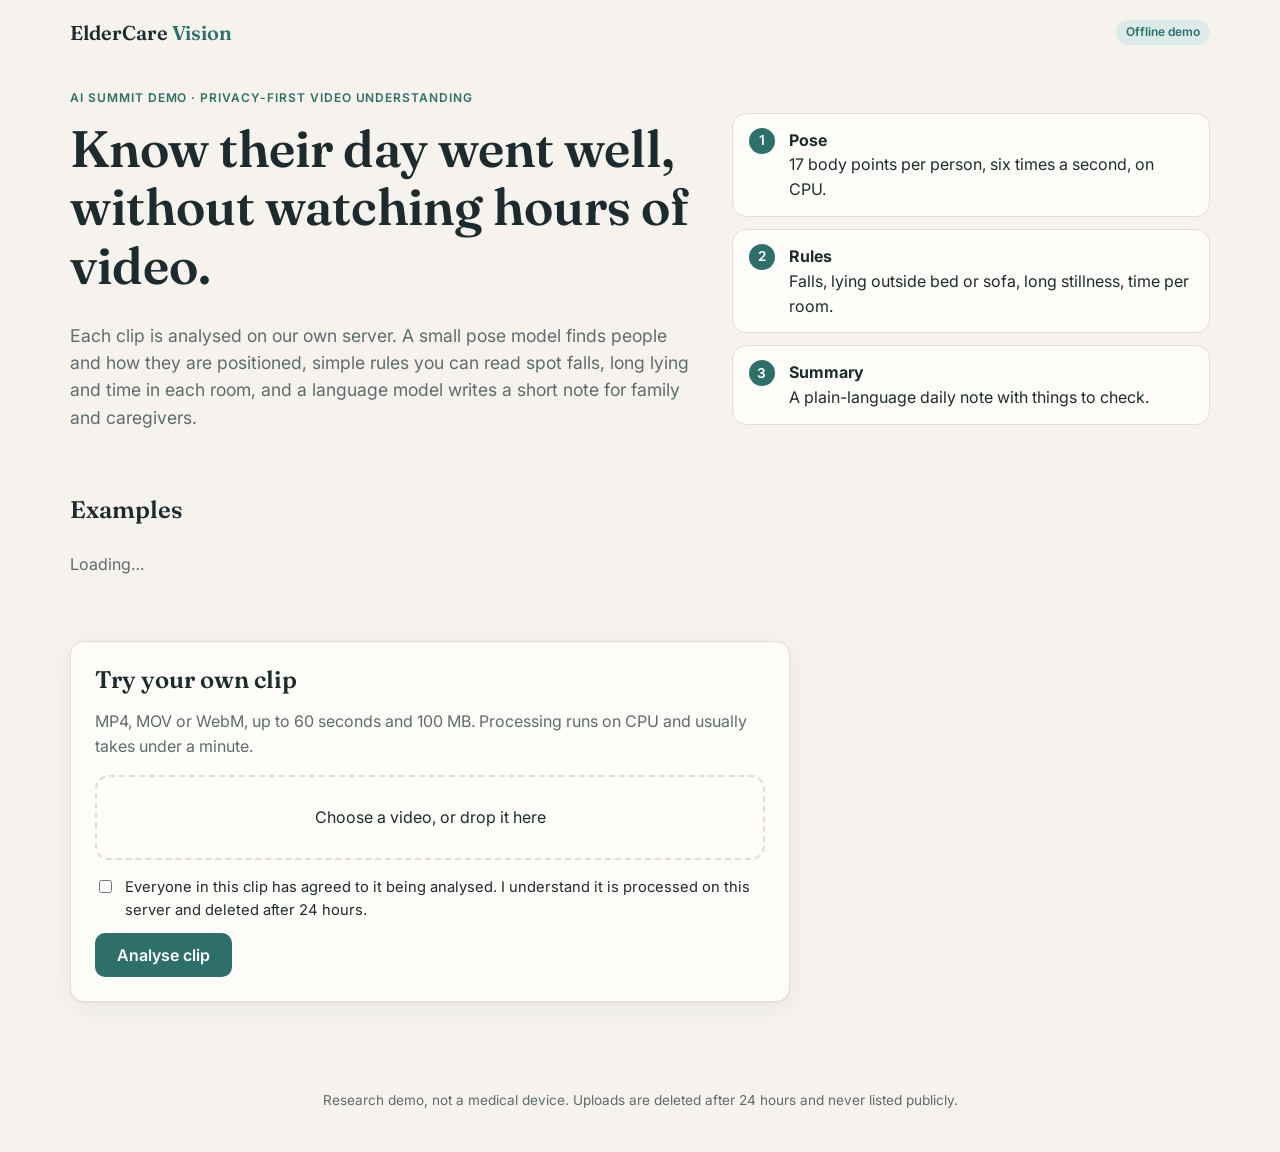
==== static/index.html @ f61e6965 "chore: import ElderCare offline POC as its own repo Co-Authored-By: Claude Opus 5.5 <noreply@anthrop" ====
<!doctype html>
<html lang="en">
<head>
<meta charset="utf-8">
<meta name="viewport" content="width=device-width, initial-scale=1">
<title>ElderCare Vision</title>
<meta name="description" content="Offline video analysis demo: falls, rooms and daily activity for older people living at home.">
<link rel="stylesheet" href="/static/style.css">
</head>
<body>
<header class="top">
  <a class="brand" href="/">ElderCare <span>Vision</span></a>
  <span class="pill">Offline demo</span>
</header>
<main>
  <section class="hero">
    <div>
      <p class="eyebrow">AI Summit demo · privacy-first video understanding</p>
      <h1>Know their day went well, without watching hours of video.</h1>
      <p class="lede">Each clip is analysed on our own server. A small pose model finds people and how they are positioned,
        simple rules you can read spot falls, long lying and time in each room, and a language model writes a short note
        for family and caregivers.</p>
    </div>
    <ol class="steps">
      <li><b>Pose</b>17 body points per person, six times a second, on CPU.</li>
      <li><b>Rules</b>Falls, lying outside bed or sofa, long stillness, time per room.</li>
      <li><b>Summary</b>A plain-language daily note with things to check.</li>
    </ol>
  </section>

  <section>
    <h2>Examples</h2>
    <div id="gallery" class="gallery"><p class="muted">Loading…</p></div>
  </section>

  <section>
    <form id="form" class="card upload">
      <h2>Try your own clip</h2>
      <p class="muted">MP4, MOV or WebM, up to <span data-max-seconds>60</span> seconds and <span data-max-mb>100</span> MB.
        Processing runs on CPU and usually takes under a minute.</p>
      <label class="drop" id="drop">
        <input type="file" name="file" accept="video/mp4,video/quicktime,video/webm,.mp4,.mov,.webm" required>
        <span id="fname">Choose a video, or drop it here</span>
      </label>
      <label class="check"><input type="checkbox" name="consent" value="yes" required>
        <span>Everyone in this clip has agreed to it being analysed. I understand it is processed on this server and
          deleted after 24 hours.</span></label>
      <label class="field" id="passwrap" hidden>Demo passcode
        <input type="password" name="passcode" autocomplete="off"></label>
      <button id="go">Analyse clip</button>
      <div id="status" class="status" hidden><div class="bar"><i></i></div><p></p></div>
    </form>
  </section>
</main>
<footer>Research demo, not a medical device. Uploads are deleted after 24 hours and never listed publicly.</footer>
<script src="/static/index.js"></script>
</body>
</html>
---- static/style.css ----
@import url("https://fonts.googleapis.com/css2?family=Fraunces:opsz,wght@9..144,500;9..144,600&family=Inter:wght@400;500;600&display=swap");

:root {
  --bg: #f6f3ee; --card: #fffdf9; --ink: #1d2b2f; --muted: #5e6b6e; --line: #e3ddd3;
  --accent: #2f6f6a; --accent-soft: #dcebe8; --alert: #c23b22; --alert-soft: #fbe4de;
  --warn: #b7791f; --warn-soft: #fbefd9; --info: #6b7a80;
  --radius: 14px; --shadow: 0 1px 2px rgba(29, 43, 47, .06), 0 6px 24px rgba(29, 43, 47, .06);
}
* { box-sizing: border-box; }
[hidden] { display: none !important; }
body { margin: 0; background: var(--bg); color: var(--ink); font: 16px/1.55 Inter, system-ui, sans-serif; }
a { color: var(--accent); }
h1, h2, h3 { font-family: Fraunces, Georgia, serif; font-weight: 600; line-height: 1.15; margin: 0 0 .5em; }
h2 { font-size: 1.5rem; }
main { max-width: 1180px; margin: 0 auto; padding: 0 20px 64px; }
.top { max-width: 1180px; margin: 0 auto; padding: 20px; display: flex; align-items: center; gap: 12px; }
.brand { font: 600 1.25rem Fraunces, Georgia, serif; color: var(--ink); text-decoration: none; }
.brand span { color: var(--accent); }
.pill { font-size: .75rem; padding: 3px 10px; border-radius: 99px; background: var(--accent-soft); color: var(--accent); font-weight: 600; }
.top .pill { margin-left: auto; }
footer { text-align: center; color: var(--muted); font-size: .85rem; padding: 24px 20px 40px; }
.card { background: var(--card); border: 1px solid var(--line); border-radius: var(--radius); box-shadow: var(--shadow); padding: 24px; }
section { margin-top: 48px; }
.muted { color: var(--muted); }

/* hero */
.hero { display: grid; grid-template-columns: 1.3fr 1fr; gap: 40px; align-items: center; margin-top: 24px; }
.hero h1 { font-size: clamp(2rem, 4.2vw, 3.2rem); }
.eyebrow { text-transform: uppercase; letter-spacing: .08em; font-size: .75rem; font-weight: 600; color: var(--accent); margin: 0 0 12px; }
.lede { font-size: 1.1rem; color: var(--muted); max-width: 60ch; }
.steps { list-style: none; padding: 0; margin: 0; display: grid; gap: 12px; counter-reset: s; }
.steps li { counter-increment: s; background: var(--card); border: 1px solid var(--line); border-radius: var(--radius); padding: 14px 16px 14px 56px; position: relative; }
.steps li::before { content: counter(s); position: absolute; left: 16px; top: 14px; width: 26px; height: 26px; border-radius: 50%; background: var(--accent); color: #fff; display: grid; place-items: center; font-weight: 600; font-size: .85rem; }
.steps b { display: block; }

/* gallery */
.gallery { display: grid; grid-template-columns: repeat(auto-fill, minmax(260px, 1fr)); gap: 20px; }
.ex { display: block; text-decoration: none; color: inherit; background: var(--card); border: 1px solid var(--line); border-radius: var(--radius); overflow: hidden; box-shadow: var(--shadow); transition: transform .15s; }
.ex:hover { transform: translateY(-2px); }
.ex img { width: 100%; aspect-ratio: 16/9; object-fit: cover; display: block; background: #ddd; }
.ex div { padding: 14px 16px; }
.ex h3 { font-size: 1.05rem; margin-bottom: 4px; }
.ex p { margin: 0; font-size: .9rem; color: var(--muted); }
.badge { display: inline-block; font-size: .72rem; font-weight: 600; padding: 2px 8px; border-radius: 99px; background: var(--accent-soft); color: var(--accent); }
.badge.alert { background: var(--alert-soft); color: var(--alert); }
.badge.warn { background: var(--warn-soft); color: var(--warn); }
.badge.info { background: #eceff0; color: var(--info); }

/* upload */
.upload { max-width: 720px; }
.drop { display: block; border: 2px dashed var(--line); border-radius: var(--radius); padding: 28px; text-align: center; cursor: pointer; margin: 16px 0; transition: border-color .15s, background .15s; }
.drop:hover, .drop.over { border-color: var(--accent); background: var(--accent-soft); }
.drop input { position: absolute; opacity: 0; width: 1px; height: 1px; }
.check { display: flex; gap: 10px; align-items: flex-start; font-size: .92rem; margin: 12px 0; }
.check input { margin-top: 4px; }
.field { display: block; margin: 12px 0; font-size: .92rem; }
.field input { display: block; margin-top: 4px; padding: 10px 12px; border: 1px solid var(--line); border-radius: 10px; font: inherit; width: 240px; }
button { font: 600 1rem Inter, sans-serif; background: var(--accent); color: #fff; border: 0; border-radius: 10px; padding: 12px 22px; cursor: pointer; }
button:disabled { opacity: .5; cursor: default; }
.status { margin-top: 16px; }
.bar { height: 8px; border-radius: 99px; background: var(--line); overflow: hidden; }
.bar i { display: block; height: 100%; width: 0; background: var(--accent); transition: width .4s; }
.status p { margin: 8px 0 0; font-size: .92rem; }
.error { color: var(--alert); }

/* result */
.result-head { display: flex; align-items: baseline; justify-content: space-between; gap: 16px; flex-wrap: wrap; margin-top: 8px; }
.result-head h1 { font-size: clamp(1.6rem, 3vw, 2.2rem); margin: 0; }
.layout { display: grid; grid-template-columns: minmax(0, 1.7fr) minmax(0, 1fr); gap: 24px; margin-top: 20px; align-items: start; }
video { width: 100%; border-radius: var(--radius); background: #111; display: block; aspect-ratio: 16/9; }
.tiles { display: grid; grid-template-columns: repeat(2, 1fr); gap: 12px; }
.tile { background: var(--card); border: 1px solid var(--line); border-radius: 12px; padding: 14px 16px; }
.tile small { display: block; font-size: .75rem; text-transform: uppercase; letter-spacing: .06em; color: var(--muted); font-weight: 600; }
.tile b { display: block; font: 600 1.45rem Fraunces, Georgia, serif; margin: 2px 0; }
.tile span { font-size: .8rem; color: var(--muted); }
.tile.alert { background: var(--alert-soft); border-color: #f2c5ba; }
.tile.alert b { color: var(--alert); }

.timeline { margin-top: 16px; padding: 16px; }
.tl-row { display: grid; grid-template-columns: 140px 1fr; align-items: center; gap: 10px; margin: 6px 0; font-size: .85rem; }
.tl-track { position: relative; height: 22px; background: #f0ece5; border-radius: 6px; cursor: pointer; }
.tl-seg { position: absolute; top: 0; bottom: 0; border-radius: 5px; opacity: .85; }
.tl-mark { position: absolute; top: -3px; width: 4px; height: 28px; margin-left: -2px; border-radius: 2px; cursor: pointer; }
.tl-mark.alert { background: var(--alert); } .tl-mark.warn { background: var(--warn); } .tl-mark.info { background: var(--info); }
.tl-head { position: absolute; top: -4px; bottom: -4px; width: 2px; background: var(--ink); pointer-events: none; }
.tl-axis { display: flex; justify-content: space-between; font-size: .75rem; color: var(--muted); margin-left: 150px; }
.legend { display: flex; flex-wrap: wrap; gap: 14px; font-size: .8rem; color: var(--muted); margin-top: 10px; }
.legend i { display: inline-block; width: 12px; height: 12px; border-radius: 3px; vertical-align: -1px; margin-right: 5px; }

.alerts { display: grid; gap: 12px; }
.alert-card { display: grid; grid-template-columns: 132px 1fr; gap: 14px; background: var(--card); border: 1px solid var(--line); border-left: 4px solid var(--info); border-radius: 12px; padding: 10px; cursor: pointer; text-align: left; font: inherit; color: inherit; }
.alert-card.alert { border-left-color: var(--alert); } .alert-card.warn { border-left-color: var(--warn); }
.alert-card.active { outline: 2px solid var(--accent); }
.alert-card img { width: 132px; aspect-ratio: 16/9; object-fit: cover; border-radius: 8px; }
.alert-card h3 { font: 600 1rem Inter, sans-serif; margin: 2px 0; }
.alert-card p { margin: 0; font-size: .88rem; color: var(--muted); }
.empty { color: var(--muted); font-size: .92rem; padding: 12px 0; }

.report { white-space: pre-wrap; font-size: 1.02rem; }
.report-head { display: flex; align-items: center; gap: 10px; justify-content: space-between; }

.moments { display: grid; grid-template-columns: repeat(auto-fill, minmax(min(100%, 520px), 1fr)); gap: 16px; }
.moment { background: var(--card); border: 1px solid var(--line); border-radius: 12px; overflow: hidden; cursor: pointer; }
.moment img { width: 100%; display: block; }
.moment p { margin: 0; padding: 10px 12px; font-size: .88rem; }
.moment time { font-weight: 600; margin-right: 6px; }

/* batch review (local only) */
.batch-stats { display: flex; flex-wrap: wrap; gap: 8px; margin: 0 0 12px; }
.table-wrap { overflow-x: auto; }
.batch-table { width: 100%; border-collapse: collapse; font-size: .9rem; }
.batch-table th { text-align: left; font-size: .75rem; text-transform: uppercase; letter-spacing: .06em; color: var(--muted); padding: 6px 8px; }
.batch-table td { padding: 8px; border-top: 1px solid var(--line); vertical-align: middle; }
.batch-table img { width: 112px; aspect-ratio: 16/9; object-fit: cover; border-radius: 6px; display: block; background: #ddd; }
.batch-table input { width: 100%; min-width: 140px; padding: 6px 8px; border: 1px solid var(--line); border-radius: 8px; font: inherit; }
.seg { display: inline-flex; border: 1px solid var(--line); border-radius: 8px; overflow: hidden; }
.seg button { border: 0; background: var(--card); padding: 5px 10px; font: inherit; font-size: .82rem; cursor: pointer; color: var(--ink); }
.seg button + button { border-left: 1px solid var(--line); }
.seg button.on { background: var(--accent); color: #fff; }
.seg button:disabled { opacity: .4; cursor: default; }
.thumb { position: relative; border: 0; padding: 0; background: none; cursor: pointer; display: block; }
.thumb:disabled { cursor: default; }
.thumb span { position: absolute; inset: 0; display: grid; place-items: center; color: #fff; font-size: 1.4rem; text-shadow: 0 1px 4px rgba(0, 0, 0, .6); }
.thumb span.muted { position: static; color: var(--muted); font-size: .8rem; text-shadow: none; }
#player video { width: 100%; max-height: 70vh; background: #000; border-radius: 10px; margin: 8px 0; }
#player .badge { border: 0; cursor: pointer; font: inherit; font-size: .8rem; }
.todo-row { display: flex; flex-wrap: wrap; align-items: center; gap: 8px; margin: 8px 0; font-size: .88rem; }
.todo-row code { font-size: .75rem; color: var(--muted); overflow-wrap: anywhere; }
.todo-row button { border: 0; cursor: pointer; }
.history { list-style: none; padding: 0; margin: 0; max-height: 420px; overflow-y: auto; font-size: .88rem; }
.history li { display: flex; flex-wrap: wrap; gap: 8px; align-items: baseline; padding: 6px 0; border-top: 1px solid var(--line); }
.history time { color: var(--muted); min-width: 110px; }

@media (max-width: 860px) {
  .hero, .layout { grid-template-columns: 1fr; }
  .tl-row { grid-template-columns: 90px 1fr; } .tl-axis { margin-left: 100px; }
  .alert-card { grid-template-columns: 96px 1fr; } .alert-card img { width: 96px; }
}
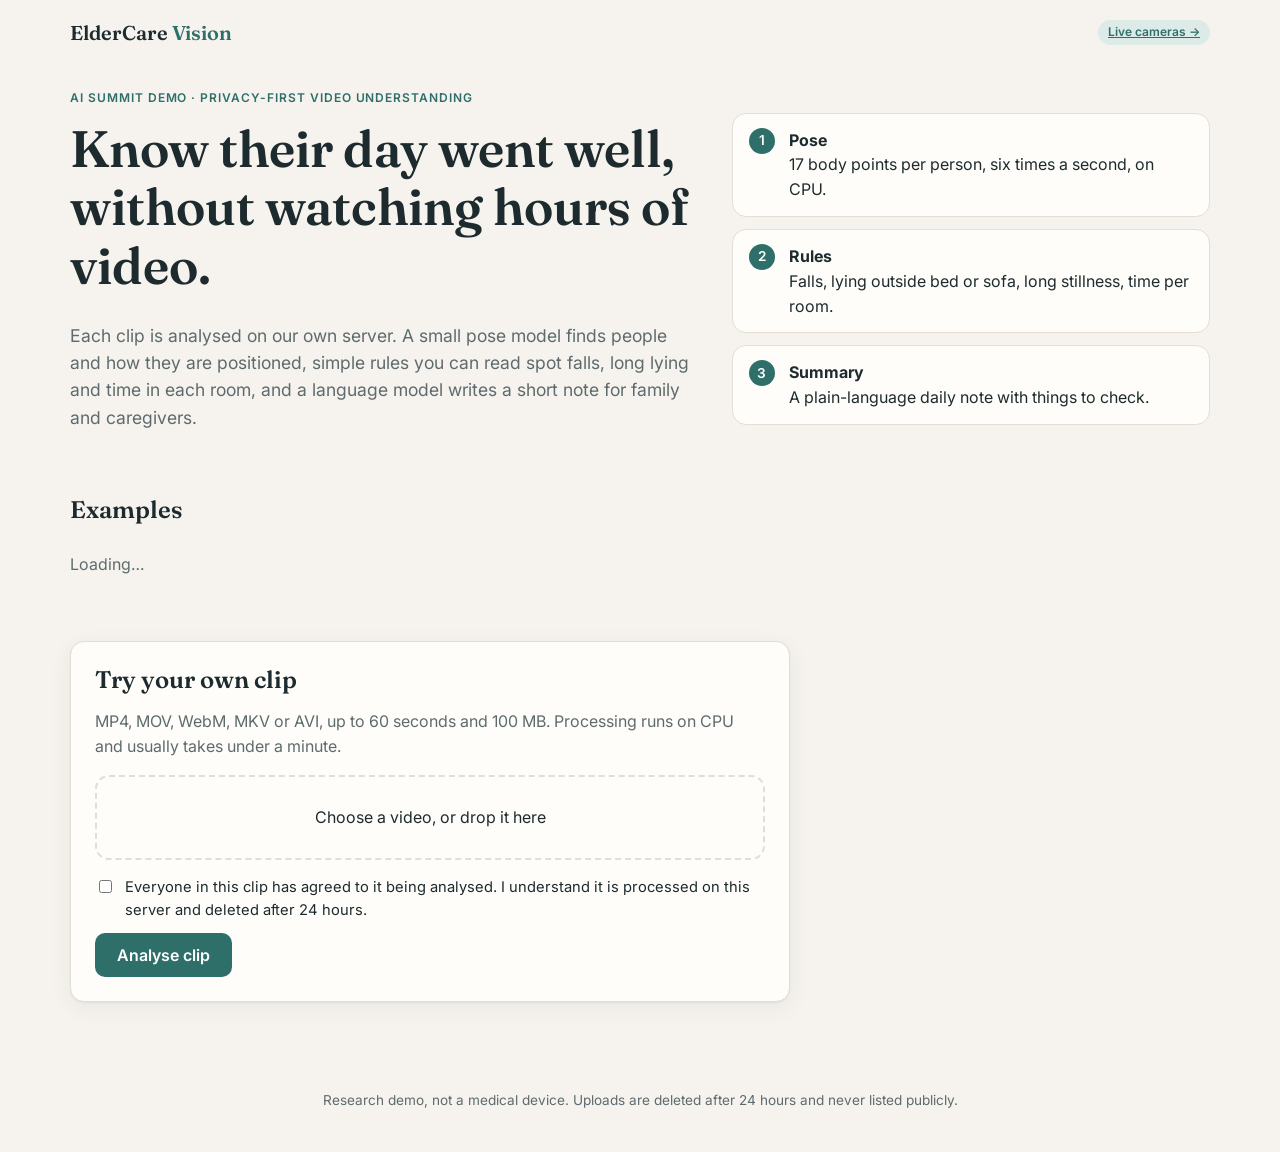
==== commit 533fe85c: "feat: live cameras, HA/Telegram alerts, daily baseline report, fall benchmark - app/live.py: per-cam" ====
--- a/static/index.html
+++ b/static/index.html
@@ -10,7 +10,7 @@
 <body>
 <header class="top">
   <a class="brand" href="/">ElderCare <span>Vision</span></a>
-  <span class="pill">Offline demo</span>
+  <a class="pill" href="/live">Live cameras →</a>
 </header>
 <main>
   <section class="hero">
@@ -36,10 +36,10 @@
   <section>
     <form id="form" class="card upload">
       <h2>Try your own clip</h2>
-      <p class="muted">MP4, MOV or WebM, up to <span data-max-seconds>60</span> seconds and <span data-max-mb>100</span> MB.
+      <p class="muted">MP4, MOV, WebM, MKV or AVI, up to <span data-max-seconds>60</span> seconds and <span data-max-mb>100</span> MB.
         Processing runs on CPU and usually takes under a minute.</p>
       <label class="drop" id="drop">
-        <input type="file" name="file" accept="video/mp4,video/quicktime,video/webm,.mp4,.mov,.webm" required>
+        <input type="file" name="file" accept="video/*,.mp4,.mov,.webm,.mkv,.avi" required>
         <span id="fname">Choose a video, or drop it here</span>
       </label>
       <label class="check"><input type="checkbox" name="consent" value="yes" required>
--- a/static/style.css
+++ b/static/style.css
@@ -136,3 +136,19 @@
   .tl-row { grid-template-columns: 90px 1fr; } .tl-axis { margin-left: 100px; }
   .alert-card { grid-template-columns: 96px 1fr; } .alert-card img { width: 96px; }
 }
+
+/* live */
+.pill.alert { background: var(--alert-soft); color: var(--alert); }
+.pill.warn { background: var(--warn-soft); color: var(--warn); }
+.live-head { display: flex; justify-content: space-between; align-items: end; gap: 16px; flex-wrap: wrap; margin-top: 16px; }
+.button-link { font-weight: 600; background: var(--accent); color: #fff; border-radius: 10px; padding: 10px 18px; text-decoration: none; }
+.live-banner { margin-top: 20px; background: var(--alert); color: #fff; font-weight: 600; padding: 14px 18px; border-radius: var(--radius); }
+.cams { display: grid; grid-template-columns: repeat(auto-fill, minmax(320px, 1fr)); gap: 16px; }
+.cam { margin: 0; background: var(--card); border: 1px solid var(--line); border-radius: var(--radius); overflow: hidden; box-shadow: var(--shadow); }
+.cam img { width: 100%; aspect-ratio: 16/9; object-fit: contain; display: block; background: #222; }
+.cam figcaption { padding: 10px 14px; font-size: .9rem; color: var(--muted); }
+.cam.off img { opacity: .35; }
+.live-cols { display: grid; grid-template-columns: 1.4fr 1fr; gap: 20px; align-items: start; }
+.feed { list-style: none; padding: 0; margin: 0; display: grid; gap: 8px; font-size: .92rem; }
+.feed .clock { font-variant-numeric: tabular-nums; color: var(--muted); margin-right: 8px; }
+@media (max-width: 800px) { .live-cols { grid-template-columns: 1fr; } .cams { grid-template-columns: 1fr; } }
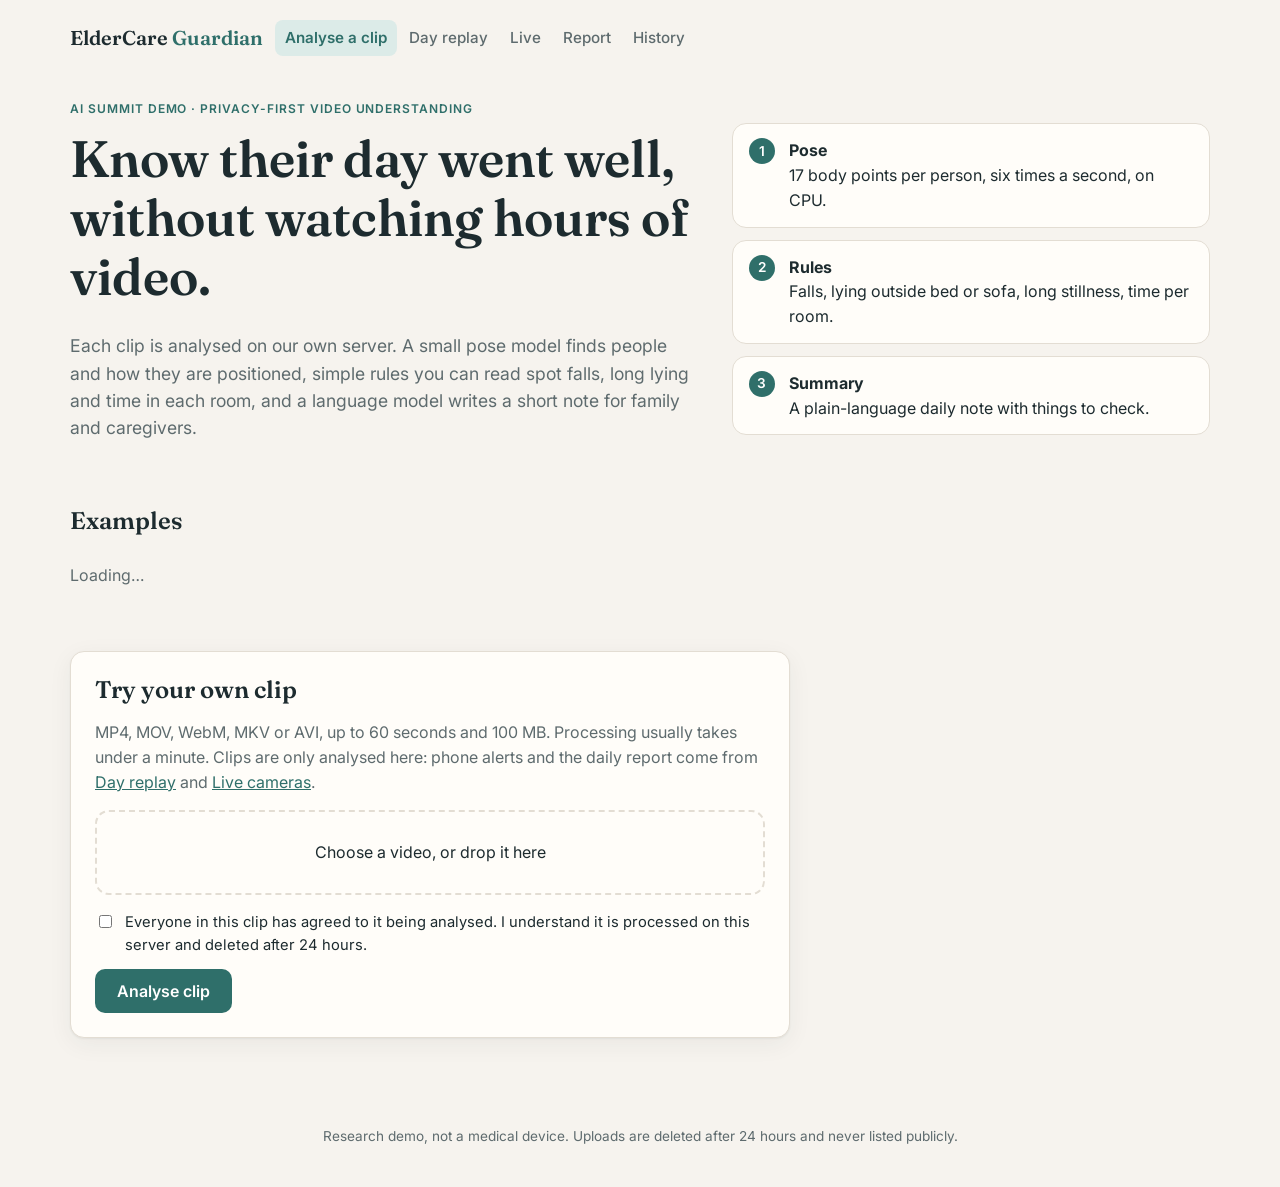
==== commit c7b20ce9: "new update" ====
--- a/static/index.html
+++ b/static/index.html
@@ -9,8 +9,8 @@
 </head>
 <body>
 <header class="top">
-  <a class="brand" href="/">ElderCare <span>Vision</span></a>
-  <a class="pill" href="/live">Live cameras →</a>
+  <a class="brand" href="/">ElderCare <span>Guardian</span></a>
+  <nav class="nav" aria-label="Main"><a href="/" aria-current="page">Analyse a clip</a><a href="/day">Day replay</a><a href="/live">Live</a><a href="/live/report">Report</a><a href="/history">History</a></nav>
 </header>
 <main>
   <section class="hero">
@@ -37,7 +37,8 @@
     <form id="form" class="card upload">
       <h2>Try your own clip</h2>
       <p class="muted">MP4, MOV, WebM, MKV or AVI, up to <span data-max-seconds>60</span> seconds and <span data-max-mb>100</span> MB.
-        Processing runs on CPU and usually takes under a minute.</p>
+        Processing usually takes under a minute. Clips are only analysed here: phone alerts and the daily report
+        come from <a href="/day">Day replay</a> and <a href="/live">Live cameras</a>.</p>
       <label class="drop" id="drop">
         <input type="file" name="file" accept="video/*,.mp4,.mov,.webm,.mkv,.avi" required>
         <span id="fname">Choose a video, or drop it here</span>
--- a/static/style.css
+++ b/static/style.css
@@ -17,7 +17,12 @@
 .brand { font: 600 1.25rem Fraunces, Georgia, serif; color: var(--ink); text-decoration: none; }
 .brand span { color: var(--accent); }
 .pill { font-size: .75rem; padding: 3px 10px; border-radius: 99px; background: var(--accent-soft); color: var(--accent); font-weight: 600; }
+.top { flex-wrap: wrap; }
 .top .pill { margin-left: auto; }
+.nav { display: flex; flex-wrap: wrap; gap: 2px; }
+.nav a { padding: 6px 10px; border-radius: 8px; color: var(--muted); text-decoration: none; font-weight: 500; font-size: .95rem; }
+.nav a:hover { background: var(--accent-soft); color: var(--accent); }
+.nav a[aria-current="page"] { background: var(--accent-soft); color: var(--accent); font-weight: 600; }
 footer { text-align: center; color: var(--muted); font-size: .85rem; padding: 24px 20px 40px; }
 .card { background: var(--card); border: 1px solid var(--line); border-radius: var(--radius); box-shadow: var(--shadow); padding: 24px; }
 section { margin-top: 48px; }
@@ -79,7 +84,11 @@
 .timeline { margin-top: 16px; padding: 16px; }
 .tl-row { display: grid; grid-template-columns: 140px 1fr; align-items: center; gap: 10px; margin: 6px 0; font-size: .85rem; }
 .tl-track { position: relative; height: 22px; background: #f0ece5; border-radius: 6px; cursor: pointer; }
-.tl-seg { position: absolute; top: 0; bottom: 0; border-radius: 5px; opacity: .85; }
+.tl-seg { position: absolute; top: 0; bottom: 0; border-radius: 5px; opacity: .85; cursor: pointer; }
+#video { width: 100%; max-height: 70vh; background: #111; border-radius: 8px; display: block; }
+#video:fullscreen { max-height: none; border-radius: 0; }
+.watch { cursor: pointer; }
+.watch:hover { text-decoration: underline; }
 .tl-mark { position: absolute; top: -3px; width: 4px; height: 28px; margin-left: -2px; border-radius: 2px; cursor: pointer; }
 .tl-mark.alert { background: var(--alert); } .tl-mark.warn { background: var(--warn); } .tl-mark.info { background: var(--info); }
 .tl-head { position: absolute; top: -4px; bottom: -4px; width: 2px; background: var(--ink); pointer-events: none; }
@@ -152,3 +161,98 @@
 .feed { list-style: none; padding: 0; margin: 0; display: grid; gap: 8px; font-size: .92rem; }
 .feed .clock { font-variant-numeric: tabular-nums; color: var(--muted); margin-right: 8px; }
 @media (max-width: 800px) { .live-cols { grid-template-columns: 1fr; } .cams { grid-template-columns: 1fr; } }
+
+/* day replay */
+.day-bar { display: flex; flex-wrap: wrap; gap: 8px 28px; align-items: end; }
+.day-bar .field input { width: 180px; }
+.small { font-size: .85rem; }
+.batch-table select { padding: 6px 8px; border: 1px solid var(--line); border-radius: 8px; font: inherit; background: var(--card); }
+.batch-table input[type=time] { min-width: 110px; }
+.batch-table .bar { min-width: 120px; }
+.x { background: none; color: var(--muted); padding: 4px 8px; font-size: 1.1rem; }
+.live-cols + .live-cols, .timeline + .live-cols { margin-top: 20px; }
+.report-head button { padding: 8px 16px; font-size: .9rem; }
+#timeline { margin-top: 20px; }
+
+/* history */
+.hist + .hist { margin-top: 20px; }
+.hist-head { display: flex; align-items: center; justify-content: space-between; gap: 12px; flex-wrap: wrap; }
+.hist-head h2 { margin: 0; }
+.hist-row { display: grid; grid-template-columns: 96px 1fr auto; gap: 14px; align-items: center; padding: 12px 0; border-top: 1px solid var(--line); }
+.hist-row.no-thumb { grid-template-columns: 1fr auto; }
+.hist-thumb { width: 96px; aspect-ratio: 16 / 9; object-fit: cover; border-radius: 8px; background: var(--accent-soft); }
+.hist-body h3 { font-size: 1.05rem; margin: 0 0 2px; overflow-wrap: anywhere; }
+.hist-body p { margin: 0 0 4px; font-size: .9rem; }
+.hist-badges { display: flex; gap: 6px; flex-wrap: wrap; }
+.hist-actions { display: flex; gap: 8px; flex-wrap: wrap; justify-content: flex-end; }
+.hist-actions .button-link { padding: 7px 14px; font-size: .9rem; }
+button.danger { background: var(--alert-soft); color: var(--alert); padding: 8px 16px; font-size: .9rem; }
+button.danger:hover { background: var(--alert); color: #fff; }
+button.danger.small { padding: 7px 14px; }
+@media (max-width: 600px) {
+  .hist-row { grid-template-columns: 64px 1fr; }
+  .hist-row.no-thumb { grid-template-columns: 1fr; }
+  .hist-thumb { width: 64px; }
+  .hist-actions { grid-column: 1 / -1; justify-content: flex-start; }
+}
+
+/* day page: header, tiles, player beside the moments list */
+.day-head { display: flex; justify-content: space-between; align-items: end; gap: 16px; flex-wrap: wrap; margin-top: 16px; }
+.day-head h1 { font-size: clamp(1.6rem, 3vw, 2.3rem); margin: 0; }
+.day-nav { display: flex; gap: 8px; align-items: center; }
+.day-nav input { padding: 9px 10px; border: 1px solid var(--line); border-radius: 10px; font: inherit; background: var(--card); }
+.day-nav button, .player-btns button { padding: 9px 14px; font-size: .9rem; }
+button.ghost { background: var(--card); color: var(--ink); border: 1px solid var(--line); }
+button.ghost:hover:not(:disabled) { border-color: var(--accent); color: var(--accent); }
+details.add { margin-top: 20px; }
+details.add summary { cursor: pointer; font-weight: 600; color: var(--accent); }
+details.add[open] summary { margin-bottom: 8px; }
+#result { margin-top: 20px; }
+.tiles { display: grid; grid-template-columns: repeat(auto-fit, minmax(170px, 1fr)); gap: 12px; margin-bottom: 20px; }
+.tile { display: flex; flex-direction: column; gap: 2px; text-align: left; background: var(--card); color: var(--ink);
+  border: 1px solid var(--line); border-radius: 12px; padding: 14px 16px; box-shadow: var(--shadow); font: inherit; }
+button.tile { cursor: pointer; } button.tile:hover { border-color: var(--accent); }
+.tile b { font: 600 1.6rem Fraunces, Georgia, serif; }
+.tile-label { font-size: .75rem; text-transform: uppercase; letter-spacing: .06em; color: var(--muted); font-weight: 600; }
+.tile-sub { font-size: .82rem; color: var(--muted); }
+.tile.alert { border-color: var(--alert); background: var(--alert-soft); } .tile.alert b { color: var(--alert); }
+.tile.ok b { color: var(--accent); }
+.day-grid { display: grid; grid-template-columns: minmax(0, 1.55fr) minmax(0, 1fr); gap: 20px; align-items: start; }
+.day-left { position: sticky; top: 12px; }
+#player { padding: 18px; }
+.player-head { display: flex; justify-content: space-between; align-items: start; gap: 12px; flex-wrap: wrap; }
+.player-head h2 { font-size: 1.25rem; margin: 0; }
+.player-head p { margin: 2px 0 0; }
+.player-btns { display: flex; gap: 6px; }
+#player video { margin: 12px 0 6px; max-height: 62vh; }
+#player .timeline { margin-top: 14px; padding-top: 12px; border-top: 1px solid var(--line); }
+.tl-wrap { position: relative; }
+.tl-lane { position: absolute; top: 0; bottom: 0; left: 150px; right: 0; pointer-events: none; }
+.tl-now { position: absolute; top: -4px; bottom: -4px; width: 2px; margin-left: -1px; background: var(--ink); border-radius: 1px; }
+.day-right { padding: 18px; display: flex; flex-direction: column; max-height: calc(100vh - 24px); position: sticky; top: 12px; }
+.mo-head h2 { font-size: 1.25rem; margin-bottom: 8px; }
+.mo-head .check { margin: 8px 0 10px; }
+.chips { display: flex; flex-wrap: wrap; gap: 6px; }
+.chip { --c: var(--accent); background: var(--card); color: var(--ink); border: 1px solid var(--line); border-left: 4px solid var(--c);
+  border-radius: 99px; padding: 5px 12px; font-size: .82rem; font-weight: 500; }
+.chip.on { background: var(--c); border-color: var(--c); color: #fff; }
+.chip.alert { --c: var(--alert); }
+.mo-list { list-style: none; margin: 0; padding: 0 4px 0 0; overflow-y: auto; flex: 1; display: grid; gap: 6px; align-content: start; }
+.mo { border: 1px solid var(--line); border-left: 4px solid transparent; border-radius: 10px; padding: 9px 12px; cursor: pointer; }
+.mo:hover { border-color: var(--accent); }
+.mo.active { border-color: var(--accent); border-left-color: var(--accent); background: var(--accent-soft); }
+.mo.is-alert { border-left-color: var(--alert); }
+.mo.is-empty { opacity: .55; }
+.mo-top { display: flex; flex-wrap: wrap; gap: 6px; align-items: center; }
+.mo time { font-weight: 600; font-variant-numeric: tabular-nums; }
+.room { --c: var(--accent); font-size: .75rem; font-weight: 600; color: var(--c); }
+.room::before { content: ""; display: inline-block; width: 8px; height: 8px; border-radius: 50%; background: var(--c); margin-right: 5px; }
+.mo-text { font-size: .9rem; margin-top: 2px; }
+.mo-why { font-size: .8rem; color: var(--muted); margin-top: 2px; }
+.report-card, #compare { margin-top: 20px; }
+@media (max-width: 900px) {
+  .day-grid { grid-template-columns: 1fr; }
+  .day-left, .day-right { position: static; max-height: none; }
+  .mo-list { max-height: 60vh; }
+  .tl-lane { left: 100px; }
+}
